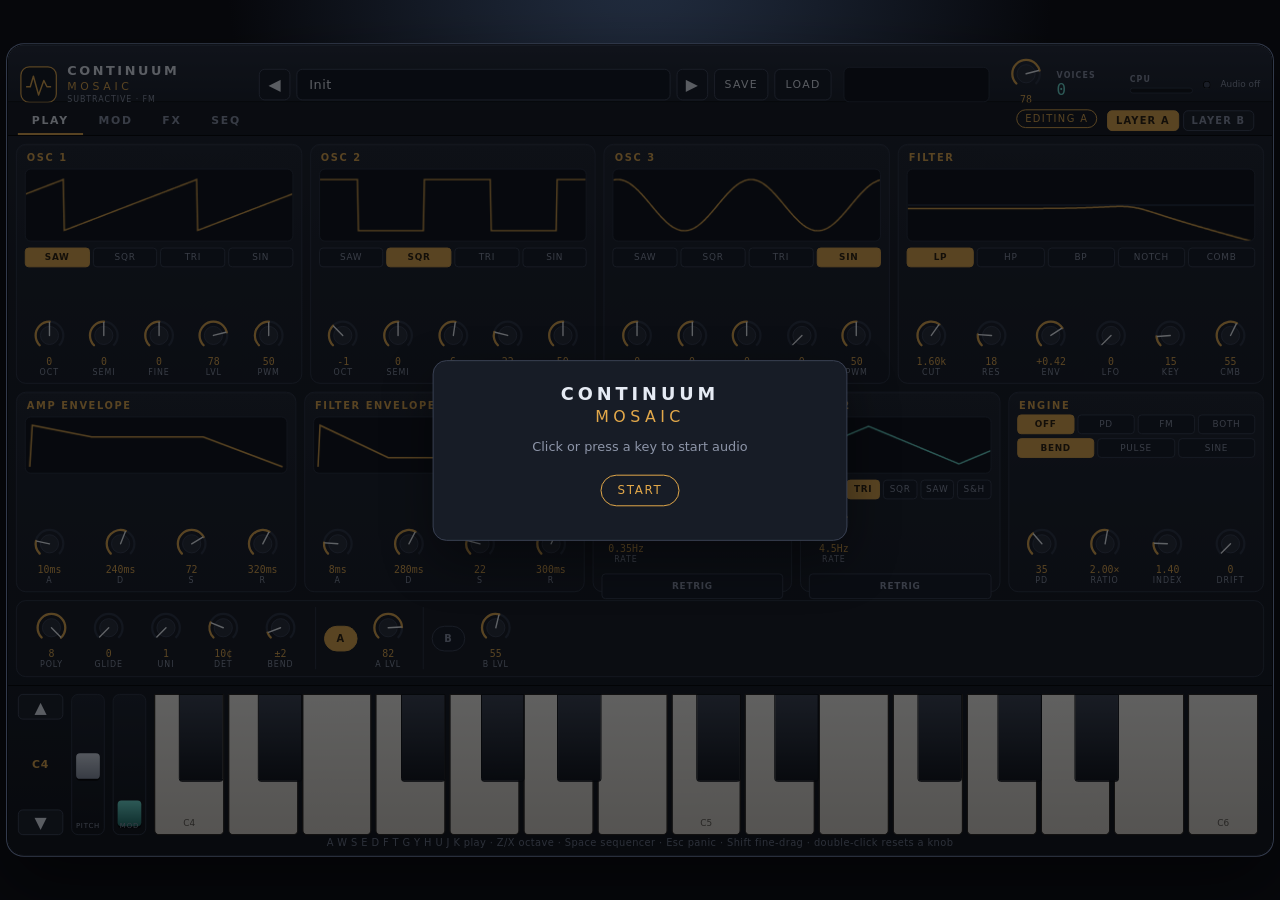
==== plugin/index.html @ f03bf80c "Keep the original page and park the plugin synth under plugin/ The root index.html is the existing i" ====
<!DOCTYPE html>
<html lang="en">
<head>
<meta charset="utf-8">
<meta name="viewport" content="width=device-width, initial-scale=1">
<meta name="description" content="Continuum Mosaic — a browser instrument with a polyphonic synthesizer, modulation matrix and step sequencer.">
<title>Continuum Mosaic</title>
<link rel="icon" href="data:image/svg+xml,%3Csvg xmlns='http://www.w3.org/2000/svg' viewBox='0 0 16 16'%3E%3Crect fill='%2310141c' width='16' height='16'/%3E%3Cpath d='M1 8h2l2-4 2 8 2-4h2' fill='none' stroke='%23e2a84a' stroke-width='1.2'/%3E%3C/svg%3E">
<link rel="stylesheet" href="css/plugin.css">
</head>
<body>
<div id="stage"></div>
<script type="module" src="js/main.js"></script>
</body>
</html>
---- plugin/css/plugin.css ----
:root {
  color-scheme: dark;
  --bg: #07080c;
  --chassis: #141820;
  --panel: #181c26;
  --line: #2c3344;
  --line-2: #3c4558;
  --text: #e6ebf4;
  --dim: #8d95a8;
  --amber: #e2a84a;
  --cyan: #6ee0d2;
  --blue: #8eb7ff;
  --danger: #e07a7a;
  --font: "Segoe UI", "Avenir Next", "Helvetica Neue", system-ui, sans-serif;
  --mono: "SF Mono", ui-monospace, "Cascadia Mono", monospace;
}

* { box-sizing: border-box; }
html, body { height: 100%; }
body {
  margin: 0;
  background:
    radial-gradient(ellipse at 50% -10%, #243044 0%, transparent 46%),
    var(--bg);
  color: var(--text);
  font-family: var(--font);
  overflow: hidden;
}
button, input, select { font: inherit; color: inherit; }
button { cursor: pointer; }
button:focus-visible, .knob:focus-visible, select:focus-visible {
  outline: 1px solid var(--accent, var(--amber));
  outline-offset: 2px;
}

#stage {
  height: 100%;
  display: grid;
  place-items: center;
  overflow: hidden;
}

.plugin {
  --accent: var(--amber);
  --accent-ink: #2a1c08;
  width: 1280px;
  height: 820px;
  flex: none;
  transform-origin: center center;
  display: grid;
  grid-template-rows: 58px 34px minmax(0, 1fr) 172px;
  border-radius: 16px;
  background: linear-gradient(180deg, #1d222d 0%, #141820 28%, #10141b 100%);
  box-shadow:
    0 0 0 1px #050608,
    0 0 0 2px #343c4e,
    0 28px 70px rgba(0, 0, 0, .55),
    inset 0 1px 0 rgba(255, 255, 255, .07);
  position: relative;
  user-select: none;
  overflow: hidden;
}
.plugin.layer-b { --accent: var(--blue); --accent-ink: #0d1830; }

header.top {
  display: grid;
  grid-template-columns: 230px minmax(0, 1fr) auto;
  gap: 12px;
  align-items: center;
  padding: 8px 12px 6px;
  border-bottom: 1px solid #000;
  background: linear-gradient(180deg, #222836, #171c26);
}
.brand { display: flex; gap: 10px; align-items: center; min-width: 0; }
.brand svg { width: 38px; height: 38px; flex: none; }
.brand strong, .brand em {
  display: block;
  font-style: normal;
  letter-spacing: .2em;
  line-height: 1.05;
}
.brand strong { font-size: 13px; font-weight: 650; }
.brand em { font-size: 11px; letter-spacing: .34em; color: var(--accent); margin-top: 3px; }
.brand small { display: block; margin-top: 3px; color: var(--dim); letter-spacing: .12em; font-size: 8px; }

.presets { display: flex; align-items: center; gap: 6px; min-width: 0; position: relative; }
.presets .nav, .presets .texty {
  height: 32px;
  border-radius: 6px;
  border: 1px solid var(--line-2);
  background: #121722;
  color: var(--text);
}
.presets .nav { width: 32px; }
.preset-name {
  flex: 1;
  min-width: 0;
  height: 32px;
  text-align: left;
  padding: 0 12px;
  border-radius: 6px;
  border: 1px solid var(--line-2);
  background: #0e131c;
  color: var(--text);
  font-size: 13px;
  letter-spacing: .04em;
  white-space: nowrap;
  overflow: hidden;
  text-overflow: ellipsis;
}
.presets .texty { padding: 0 10px; font-size: 11px; letter-spacing: .12em; text-transform: uppercase; }
.menu {
  position: absolute;
  z-index: 4;
  top: 38px;
  left: 38px;
  right: 118px;
  max-height: 320px;
  overflow: auto;
  background: #121722;
  border: 1px solid var(--line-2);
  border-radius: 8px;
  box-shadow: 0 16px 40px rgba(0, 0, 0, .45);
  padding: 6px;
}
.menu[hidden] { display: none; }
.menu button {
  width: 100%;
  text-align: left;
  background: transparent;
  border: 0;
  color: var(--text);
  padding: 7px 8px;
  border-radius: 5px;
  display: flex;
  justify-content: space-between;
  gap: 8px;
  font-size: 12px;
}
.menu button.on, .menu button:hover { background: #243044; }
.menu .tag { color: var(--dim); font-size: 9px; letter-spacing: .12em; }
.menu .kill { color: var(--danger); border: 0; background: transparent; padding: 0 4px; }
.menu .group {
  margin: 8px 6px 4px;
  color: var(--dim);
  font-size: 9px;
  letter-spacing: .16em;
}

.meters { display: flex; align-items: center; gap: 10px; }
.scope {
  width: 148px;
  height: 36px;
  background: #0b0e14;
  border-radius: 6px;
  border: 1px solid #293140;
  display: block;
}
.master-knob { width: 48px; }
.voicebox, .cpubox { min-width: 64px; }
.voicebox b, .cpubox b {
  display: block;
  font-size: 8px;
  letter-spacing: .14em;
  color: var(--dim);
  font-weight: 600;
}
.voicebox span { font-family: var(--mono); font-size: 16px; color: var(--cyan); }
.meter {
  margin-top: 4px;
  height: 6px;
  border-radius: 99px;
  background: #0c1016;
  overflow: hidden;
  border: 1px solid #2a3344;
}
.meter i {
  display: block;
  height: 100%;
  width: 0%;
  background: linear-gradient(90deg, var(--cyan), var(--amber));
}
.midi-dot {
  width: 8px;
  height: 8px;
  border-radius: 50%;
  background: #3a4254;
  box-shadow: inset 0 0 0 1px #000;
}
.midi-dot.live { background: var(--cyan); box-shadow: 0 0 8px var(--cyan); }
.status { font-size: 9px; color: var(--dim); max-width: 90px; line-height: 1.2; }

.tabs {
  display: flex;
  align-items: end;
  gap: 2px;
  padding: 0 10px;
  border-bottom: 1px solid #000;
  background: #12161e;
}
.tabs button {
  background: transparent;
  border: 0;
  border-bottom: 2px solid transparent;
  color: var(--dim);
  letter-spacing: .16em;
  font-size: 11px;
  font-weight: 700;
  padding: 8px 14px 6px;
}
.tabs button.on { color: var(--text); border-bottom-color: var(--accent); }
.tabs .spacer { flex: 1; }
.chip {
  align-self: center;
  font-size: 10px;
  letter-spacing: .14em;
  color: var(--accent);
  border: 1px solid var(--accent);
  border-radius: 99px;
  padding: 3px 8px;
  margin-right: 8px;
}
.layer-edit { display: flex; gap: 4px; padding-right: 8px; }
.layer-edit button {
  border: 1px solid var(--line-2);
  background: #171c26;
  border-radius: 5px;
  padding: 4px 8px;
  letter-spacing: .12em;
  font-size: 10px;
  margin-bottom: 4px;
}
.layer-edit button.on { background: var(--accent); color: var(--accent-ink); border-color: var(--accent); }

.pages { min-height: 0; }
.page { display: none; height: 100%; min-height: 0; }
.page.on { display: grid; }
.page-play {
  grid-template-rows: minmax(0, 1.2fr) minmax(0, 1fr) 78px;
  gap: 8px;
  padding: 8px;
}
.row { display: grid; gap: 8px; min-height: 0; }
.osc-row { grid-template-columns: 1fr 1fr 1fr 1.28fr; }
.env-row { grid-template-columns: 1.15fr 1.15fr .82fr .82fr 1.05fr; }

.panel {
  min-width: 0;
  min-height: 0;
  background: linear-gradient(180deg, #1c212c, #151922);
  border: 1px solid var(--line);
  border-radius: 10px;
  box-shadow: inset 0 1px 0 rgba(255, 255, 255, .04);
  display: flex;
  flex-direction: column;
}
.panel h3 {
  margin: 0;
  padding: 7px 10px 0;
  font-size: 10px;
  letter-spacing: .16em;
  font-weight: 700;
  color: var(--accent);
  display: flex;
  justify-content: space-between;
  align-items: center;
}
.panel h3 span { color: var(--dim); font-weight: 500; letter-spacing: .08em; }
canvas.display {
  width: calc(100% - 16px);
  margin: 6px 8px 2px;
  height: 74px;
  background: #0b0e14;
  border-radius: 6px;
  border: 1px solid #262d3c;
  display: block;
}
.env-panel canvas.display, .lfo-panel canvas.display { height: 58px; }
.segs {
  display: flex;
  gap: 3px;
  padding: 4px 8px 0;
}
.segs button {
  flex: 1;
  min-width: 0;
  border: 1px solid #343c4e;
  background: #121722;
  color: var(--dim);
  border-radius: 4px;
  font-size: 9px;
  letter-spacing: .08em;
  padding: 4px 0;
}
.segs button.on {
  color: var(--accent-ink);
  background: var(--accent);
  border-color: var(--accent);
  font-weight: 700;
}
.knobs {
  display: flex;
  justify-content: space-between;
  gap: 2px;
  padding: 2px 6px 6px;
  margin-top: auto;
}
.knob {
  width: 54px;
  display: flex;
  flex-direction: column;
  align-items: center;
  touch-action: none;
  cursor: ns-resize;
}
.knob svg { width: 42px; height: 42px; display: block; }
.knob .track, .knob .arc { fill: none; stroke-width: 2.6; }
.knob .track { stroke: #2a3142; }
.knob .arc { stroke: var(--accent); stroke-linecap: round; }
.knob .cap { fill: #242a36; stroke: #3a4254; stroke-width: 1; }
.knob .needle { stroke: #f4f7fb; stroke-width: 1.6; stroke-linecap: round; }
.kv {
  font-family: var(--mono);
  font-size: 10px;
  color: var(--accent);
  min-height: 12px;
  line-height: 1.1;
}
.kl {
  font-size: 8px;
  letter-spacing: .12em;
  color: var(--dim);
  text-align: center;
}

.voice {
  display: flex;
  align-items: center;
  gap: 8px;
  padding: 4px 8px;
  border: 1px solid var(--line);
  border-radius: 10px;
  background: #141820;
  min-width: 0;
}
.voice .group {
  display: flex;
  align-items: center;
  gap: 4px;
  padding-right: 8px;
  border-right: 1px solid #2a3142;
}
.voice .group:last-child { border-right: 0; }
.switch {
  border: 1px solid #3a4254;
  background: #121722;
  color: var(--dim);
  border-radius: 99px;
  min-width: 34px;
  height: 26px;
  padding: 0 8px;
  letter-spacing: .08em;
  font-size: 10px;
  font-weight: 700;
}
.switch.on { background: var(--accent); color: var(--accent-ink); border-color: var(--accent); }

.page-mod, .page-fx, .page-seq { padding: 8px; align-content: stretch; }
.page-mod { grid-template-rows: auto minmax(0, 1fr); gap: 8px; }
.mod-head { display: flex; gap: 8px; }
.mod-head .panel { flex: 1; }
.matrix {
  min-height: 0;
  overflow: auto;
  border: 1px solid var(--line);
  border-radius: 10px;
  background: #141820;
}
.matrix header, .mod-row {
  display: grid;
  grid-template-columns: 28px 1.2fr 16px 1.2fr 70px 88px;
  gap: 8px;
  align-items: center;
  padding: 6px 10px;
}
.matrix header {
  color: var(--dim);
  font-size: 9px;
  letter-spacing: .14em;
  border-bottom: 1px solid var(--line);
}
.mod-row { border-bottom: 1px solid #222836; }
.mod-row .arrow { color: var(--accent); text-align: center; }
.note {
  color: var(--dim);
  font-size: 11px;
  line-height: 1.45;
  padding: 8px 10px 10px;
}

.page-fx {
  grid-template-columns: repeat(4, 1fr);
  grid-template-rows: 1fr 1fr;
  gap: 8px;
}
.fx-card .knobs { margin-top: 8px; }
.fx-card p { margin: 4px 10px 0; color: var(--dim); font-size: 10px; line-height: 1.35; }
.fx-top { display: flex; justify-content: space-between; align-items: center; padding-right: 8px; }

.page-seq { grid-template-rows: auto minmax(0, 1fr) auto; gap: 8px; }
.transport {
  display: flex;
  align-items: center;
  gap: 8px;
  padding: 6px 8px;
  border: 1px solid var(--line);
  border-radius: 10px;
  background: #141820;
}
.play {
  width: 64px;
  height: 32px;
  border-radius: 6px;
  border: 1px solid var(--accent);
  background: transparent;
  color: var(--accent);
  letter-spacing: .12em;
  font-weight: 800;
}
.play.on { background: var(--accent); color: var(--accent-ink); }
select.slim {
  background: #10141c;
  border: 1px solid #3a4254;
  border-radius: 5px;
  padding: 5px 6px;
  font-size: 11px;
}
.steps {
  display: grid;
  grid-template-columns: repeat(16, minmax(0, 1fr));
  gap: 4px;
  min-height: 0;
}
.step { display: flex; flex-direction: column; gap: 3px; min-width: 0; }
.lane {
  position: relative;
  flex: 1;
  min-height: 180px;
  background: linear-gradient(#10141c, #0c1016);
  border: 1px solid #2a3142;
  border-radius: 5px;
  touch-action: none;
  cursor: ns-resize;
}
.bar {
  position: absolute;
  left: 3px;
  right: 3px;
  bottom: 3px;
  border-radius: 3px;
  background: linear-gradient(var(--accent), #6d5424);
  pointer-events: none;
  min-height: 2px;
}
.plugin.layer-b .bar { background: linear-gradient(var(--blue), #2a3d66); }
.step .nm {
  position: absolute;
  left: 0;
  right: 0;
  top: 4px;
  text-align: center;
  font-size: 9px;
  font-style: normal;
  letter-spacing: .04em;
  color: #d5dbe6;
  pointer-events: none;
}
.step.off .bar { opacity: .28; }
.step.now .lane { border-color: var(--cyan); box-shadow: inset 0 0 0 1px var(--cyan); }
.step.dim { opacity: .38; }
.mini {
  border: 1px solid #343c4e;
  background: #121722;
  color: var(--dim);
  border-radius: 3px;
  font-size: 8px;
  letter-spacing: .06em;
  padding: 3px 0;
}
.mini.on { color: var(--accent-ink); background: var(--accent); border-color: var(--accent); font-weight: 700; }
.gate-row { display: flex; align-items: center; gap: 6px; }
.gate-row .slots { display: grid; grid-template-columns: repeat(16, minmax(0, 1fr)); gap: 4px; flex: 1; }
.gate-row .slots button { height: 22px; }

footer.bed {
  display: grid;
  grid-template-rows: minmax(0, 1fr) 18px;
  border-top: 1px solid #000;
  background: linear-gradient(#12161e, #0c0f14);
  min-height: 0;
}
.bed-main {
  display: grid;
  grid-template-columns: 46px 34px 34px minmax(0, 1fr);
  gap: 8px;
  padding: 8px 10px 2px;
  min-height: 0;
}
.oct { display: flex; flex-direction: column; align-items: center; justify-content: space-between; }
.oct button {
  width: 100%;
  height: 26px;
  border-radius: 5px;
  border: 1px solid #3a4254;
  background: #171c26;
}
.oct b { font-size: 11px; letter-spacing: .08em; color: var(--accent); }
.wheel {
  position: relative;
  border-radius: 7px;
  border: 1px solid #2c3344;
  background: linear-gradient(#1a1f2a, #0c0f14);
  touch-action: none;
  overflow: hidden;
}
.wheel-cap {
  position: absolute;
  left: 4px;
  right: 4px;
  height: 18%;
  border-radius: 4px;
  background: linear-gradient(#d7dde8, #8b93a3);
  box-shadow: 0 2px 0 #000;
}
.wheel.mod .wheel-cap { background: linear-gradient(var(--cyan), #1e6d66); }
.wheel span {
  position: absolute;
  left: 0;
  right: 0;
  bottom: 4px;
  text-align: center;
  font-size: 7px;
  letter-spacing: .12em;
  color: var(--dim);
}
.keys { position: relative; height: 100%; touch-action: none; }
.white, .black {
  position: absolute;
  top: 0;
  border: 0;
  padding: 0;
}
.white {
  height: 100%;
  border-radius: 0 0 5px 5px;
  background: linear-gradient(#f6f3ec, #d9d3c8);
  border: 1px solid #2a241c;
  color: #5c564c;
  z-index: 1;
  font-size: 9px;
}
.white.on { background: linear-gradient(#c8f6f0, #7dcec6); color: #10302c; }
.black {
  height: 62%;
  border-radius: 0 0 3px 3px;
  background: linear-gradient(#3a4150, #0d1016);
  border: 1px solid #07090d;
  z-index: 2;
}
.black.on { background: linear-gradient(#1c7a72, #0c2c2a); }
.key-label {
  position: absolute;
  bottom: 6px;
  left: 0;
  right: 0;
  text-align: center;
  pointer-events: none;
}
.hint {
  text-align: center;
  color: #6d7588;
  font-size: 10px;
  letter-spacing: .04em;
}

.overlay, .modal {
  position: absolute;
  inset: 0;
  z-index: 6;
  display: grid;
  place-items: center;
  background: rgba(5, 7, 10, .62);
}
.overlay[hidden], .modal[hidden] { display: none; }
.overlay-card, .dialog {
  width: min(420px, 80%);
  text-align: center;
  background: #171c26;
  border: 1px solid #3a4254;
  border-radius: 14px;
  padding: 22px 20px;
  box-shadow: 0 20px 50px rgba(0, 0, 0, .4);
}
.overlay-card strong { letter-spacing: .22em; font-size: 18px; }
.overlay-card em { display: block; margin-top: 4px; font-style: normal; letter-spacing: .28em; color: var(--accent); }
.overlay-card p { color: var(--dim); font-size: 13px; }
.overlay-card button, .dialog button {
  margin-top: 8px;
  border-radius: 999px;
  border: 1px solid var(--accent);
  background: transparent;
  color: var(--accent);
  padding: 8px 16px;
  letter-spacing: .14em;
  font-size: 12px;
}
.dialog { text-align: left; }
.dialog h3 { margin: 0 0 8px; letter-spacing: .12em; font-size: 13px; }
.dialog input {
  width: 100%;
  background: #0e131c;
  border: 1px solid #3a4254;
  border-radius: 6px;
  padding: 8px 10px;
}
.dialog .actions { display: flex; justify-content: flex-end; gap: 8px; }
.boot-error { color: var(--danger); font-size: 12px; min-height: 1em; }
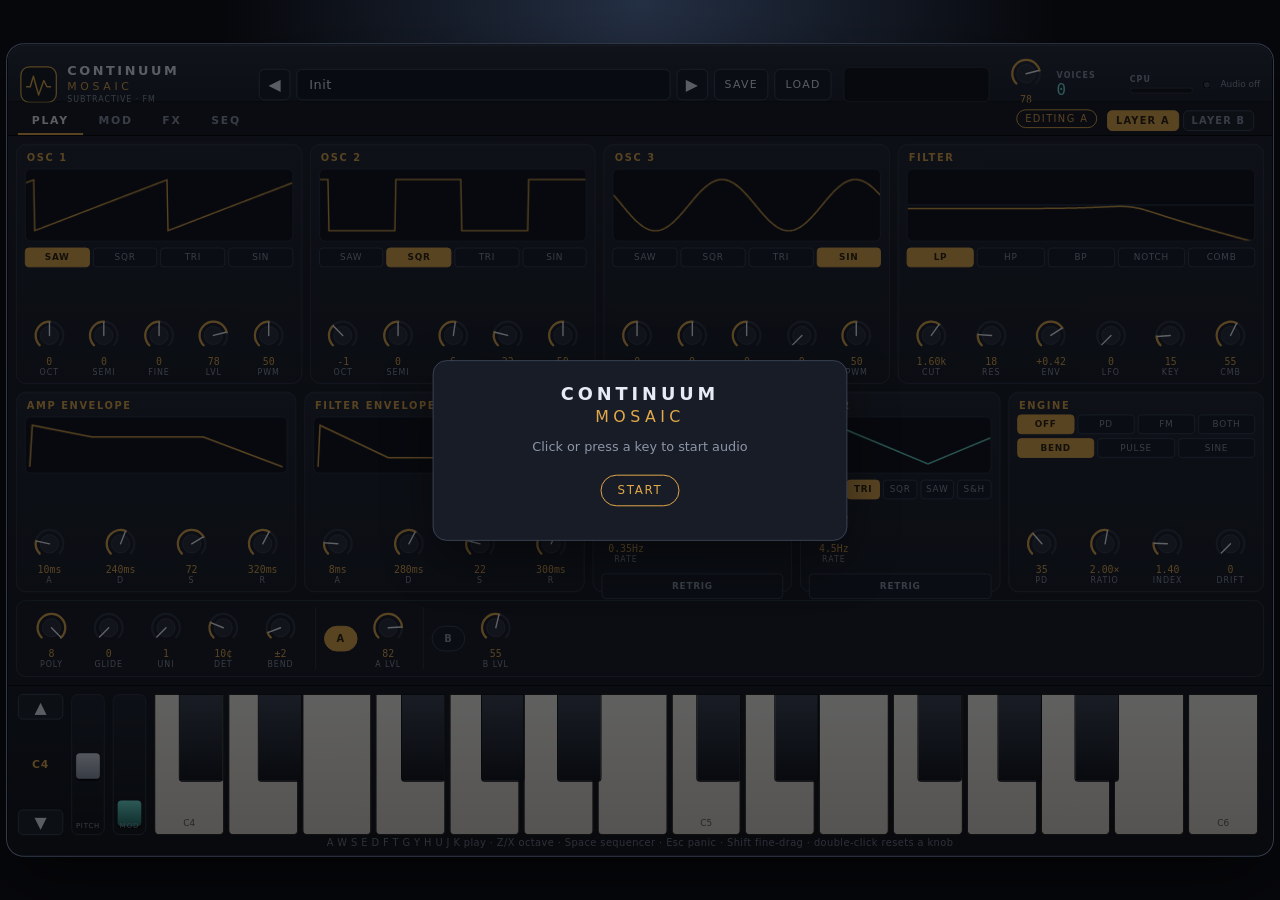
==== commit 539c1653: "Keep the synth page dark when the stylesheet does not apply. A light loading line on the default whi" ====
--- a/plugin/index.html
+++ b/plugin/index.html
@@ -8,7 +8,8 @@
 <link rel="icon" href="data:image/svg+xml,%3Csvg xmlns='http://www.w3.org/2000/svg' viewBox='0 0 16 16'%3E%3Crect fill='%2310141c' width='16' height='16'/%3E%3Cpath d='M1 8h2l2-4 2 8 2-4h2' fill='none' stroke='%23e2a84a' stroke-width='1.2'/%3E%3C/svg%3E">
 <link rel="stylesheet" href="css/plugin.css">
 </head>
-<body>
+<body style="margin:0;background-color:#07080c;color:#e6ebf4;min-height:100vh">
+<p id="bootNote" style="margin:0;background-color:#e2a84a;color:#1a1408;font:16px/1.4 system-ui,sans-serif;padding:16px 20px">Loading Continuum Mosaic…</p>
 <div id="stage"></div>
 <script type="module" src="js/main.js"></script>
 </body>
--- a/plugin/css/plugin.css
+++ b/plugin/css/plugin.css
@@ -16,12 +16,11 @@
 }
 
 * { box-sizing: border-box; }
-html, body { height: 100%; }
+html, body { height: 100%; background-color: #07080c; }
 body {
   margin: 0;
-  background:
-    radial-gradient(ellipse at 50% -10%, #243044 0%, transparent 46%),
-    var(--bg);
+  background-color: #07080c;
+  background-image: radial-gradient(ellipse at 50% 0%, #243044 0%, transparent 46%);
   color: var(--text);
   font-family: var(--font);
   overflow: hidden;
@@ -50,7 +49,8 @@
   display: grid;
   grid-template-rows: 58px 34px minmax(0, 1fr) 172px;
   border-radius: 16px;
-  background: linear-gradient(180deg, #1d222d 0%, #141820 28%, #10141b 100%);
+  background-color: #141820;
+  background-image: linear-gradient(180deg, #1d222d 0%, #141820 28%, #10141b 100%);
   box-shadow:
     0 0 0 1px #050608,
     0 0 0 2px #343c4e,
